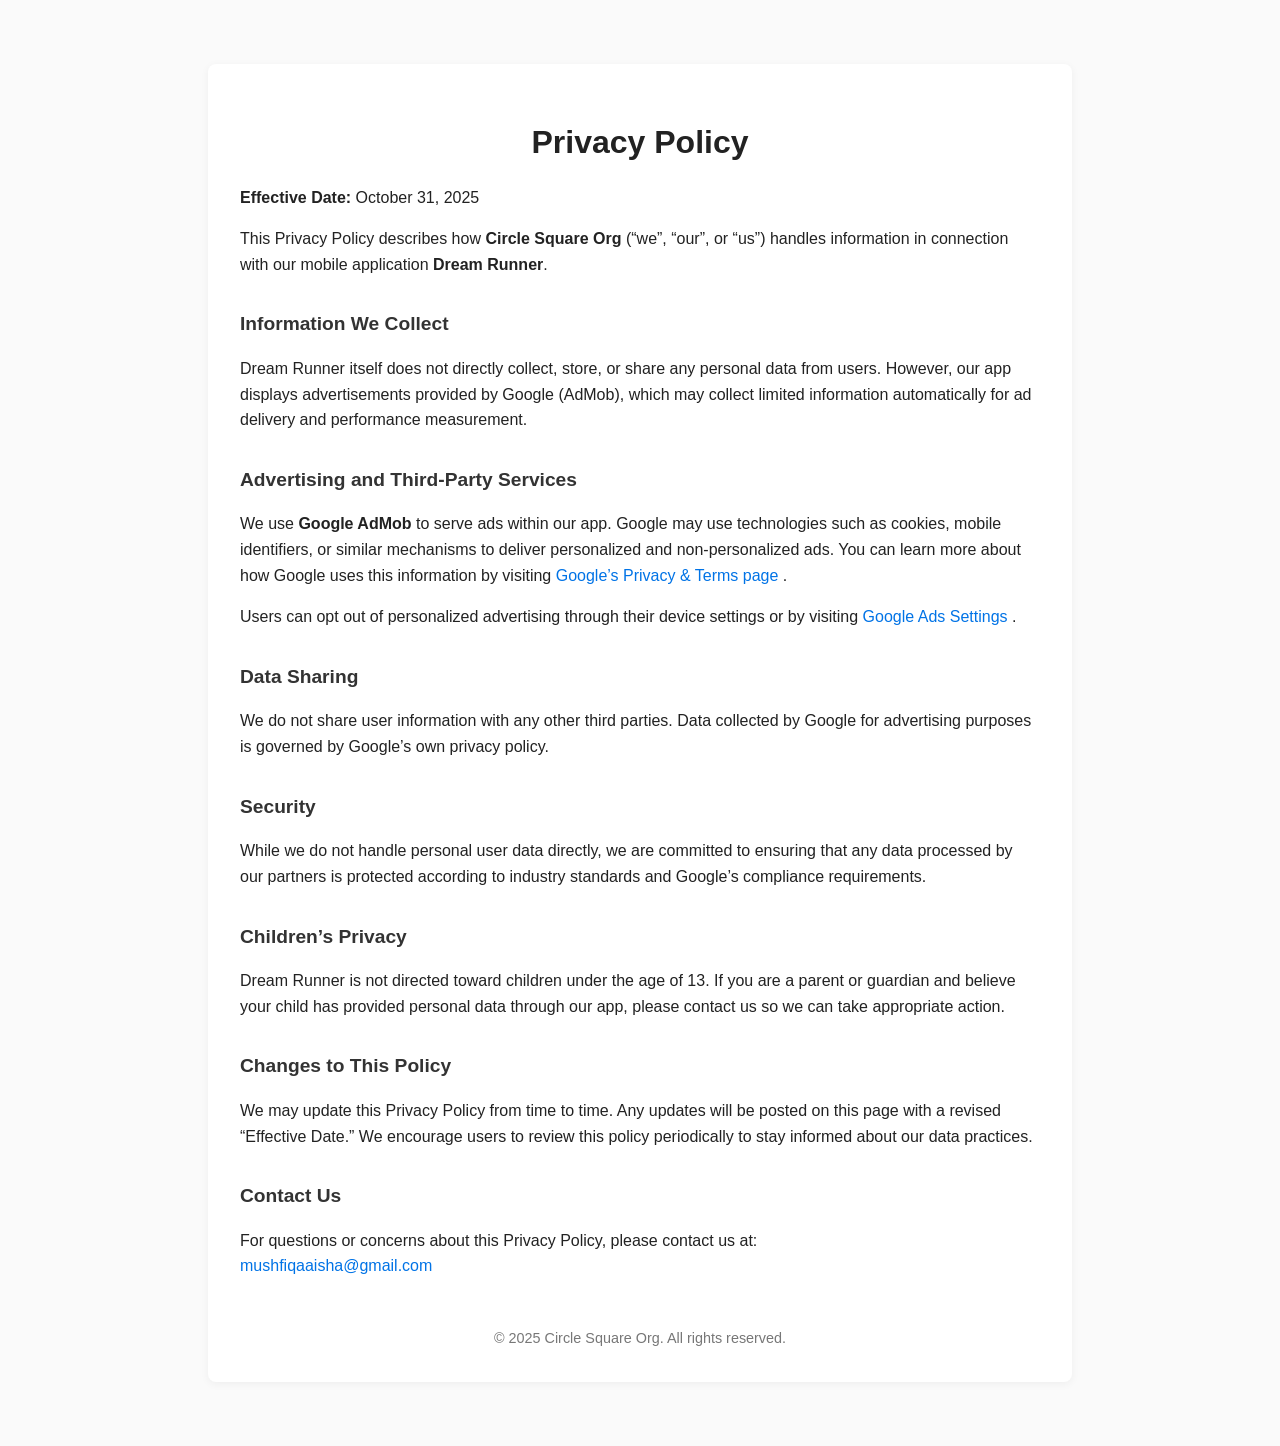
==== docs/privacy-policy.html @ 220a822d "Add initial privacy policy for Dream Runner" ====
<!DOCTYPE html>
<html lang="en">
<head>
  <meta charset="UTF-8" />
  <meta name="viewport" content="width=device-width, initial-scale=1.0" />
  <title>Privacy Policy | Dream Runner</title>
  <style>
    body {
      font-family: -apple-system, BlinkMacSystemFont, "Segoe UI", Roboto, Helvetica, Arial, sans-serif;
      color: #222;
      background-color: #fafafa;
      line-height: 1.6;
      margin: 0;
      padding: 0;
    }
    main {
      max-width: 800px;
      margin: 4rem auto;
      padding: 2rem;
      background: #fff;
      border-radius: 8px;
      box-shadow: 0 2px 8px rgba(0,0,0,0.05);
    }
    h1 {
      text-align: center;
      font-weight: 600;
      margin-bottom: 1rem;
    }
    h2 {
      font-size: 1.2rem;
      margin-top: 2rem;
      color: #333;
    }
    p {
      margin: 0.5rem 0 1rem;
    }
    a {
      color: #0073e6;
      text-decoration: none;
    }
    a:hover {
      text-decoration: underline;
    }
    footer {
      text-align: center;
      margin-top: 3rem;
      font-size: 0.9rem;
      color: #777;
    }
  </style>
</head>
<body>
  <main>
    <h1>Privacy Policy</h1>
    <p><strong>Effective Date:</strong> October 31, 2025</p>

    <p>
      This Privacy Policy describes how <strong>Circle Square Org</strong> (“we”, “our”, or “us”) handles information in connection with our mobile application <strong>Dream Runner</strong>.
    </p>

    <h2>Information We Collect</h2>
    <p>
      Dream Runner itself does not directly collect, store, or share any personal data from users.
      However, our app displays advertisements provided by Google (AdMob), which may collect limited information automatically for ad delivery and performance measurement.
    </p>

    <h2>Advertising and Third-Party Services</h2>
    <p>
      We use <strong>Google AdMob</strong> to serve ads within our app. Google may use technologies such as cookies, mobile identifiers, or similar mechanisms to deliver personalized and non-personalized ads.
      You can learn more about how Google uses this information by visiting
      <a href="https://policies.google.com/technologies/partner-sites" target="_blank" rel="noopener noreferrer">
        Google’s Privacy & Terms page
      </a>.
    </p>
    <p>
      Users can opt out of personalized advertising through their device settings or by visiting
      <a href="https://adssettings.google.com" target="_blank" rel="noopener noreferrer">
        Google Ads Settings
      </a>.
    </p>

    <h2>Data Sharing</h2>
    <p>
      We do not share user information with any other third parties. Data collected by Google for advertising purposes is governed by Google’s own privacy policy.
    </p>

    <h2>Security</h2>
    <p>
      While we do not handle personal user data directly, we are committed to ensuring that any data processed by our partners is protected according to industry standards and Google’s compliance requirements.
    </p>

    <h2>Children’s Privacy</h2>
    <p>
      Dream Runner is not directed toward children under the age of 13. If you are a parent or guardian and believe your child has provided personal data through our app, please contact us so we can take appropriate action.
    </p>

    <h2>Changes to This Policy</h2>
    <p>
      We may update this Privacy Policy from time to time. Any updates will be posted on this page with a revised “Effective Date.” We encourage users to review this policy periodically to stay informed about our data practices.
    </p>

    <h2>Contact Us</h2>
    <p>
      For questions or concerns about this Privacy Policy, please contact us at:<br />
      <a href="mailto:mushfiqaaisha@gmail.com">mushfiqaaisha@gmail.com</a>
    </p>

    <footer>
      &copy; 2025 Circle Square Org. All rights reserved.
    </footer>
  </main>
</body>
</html>
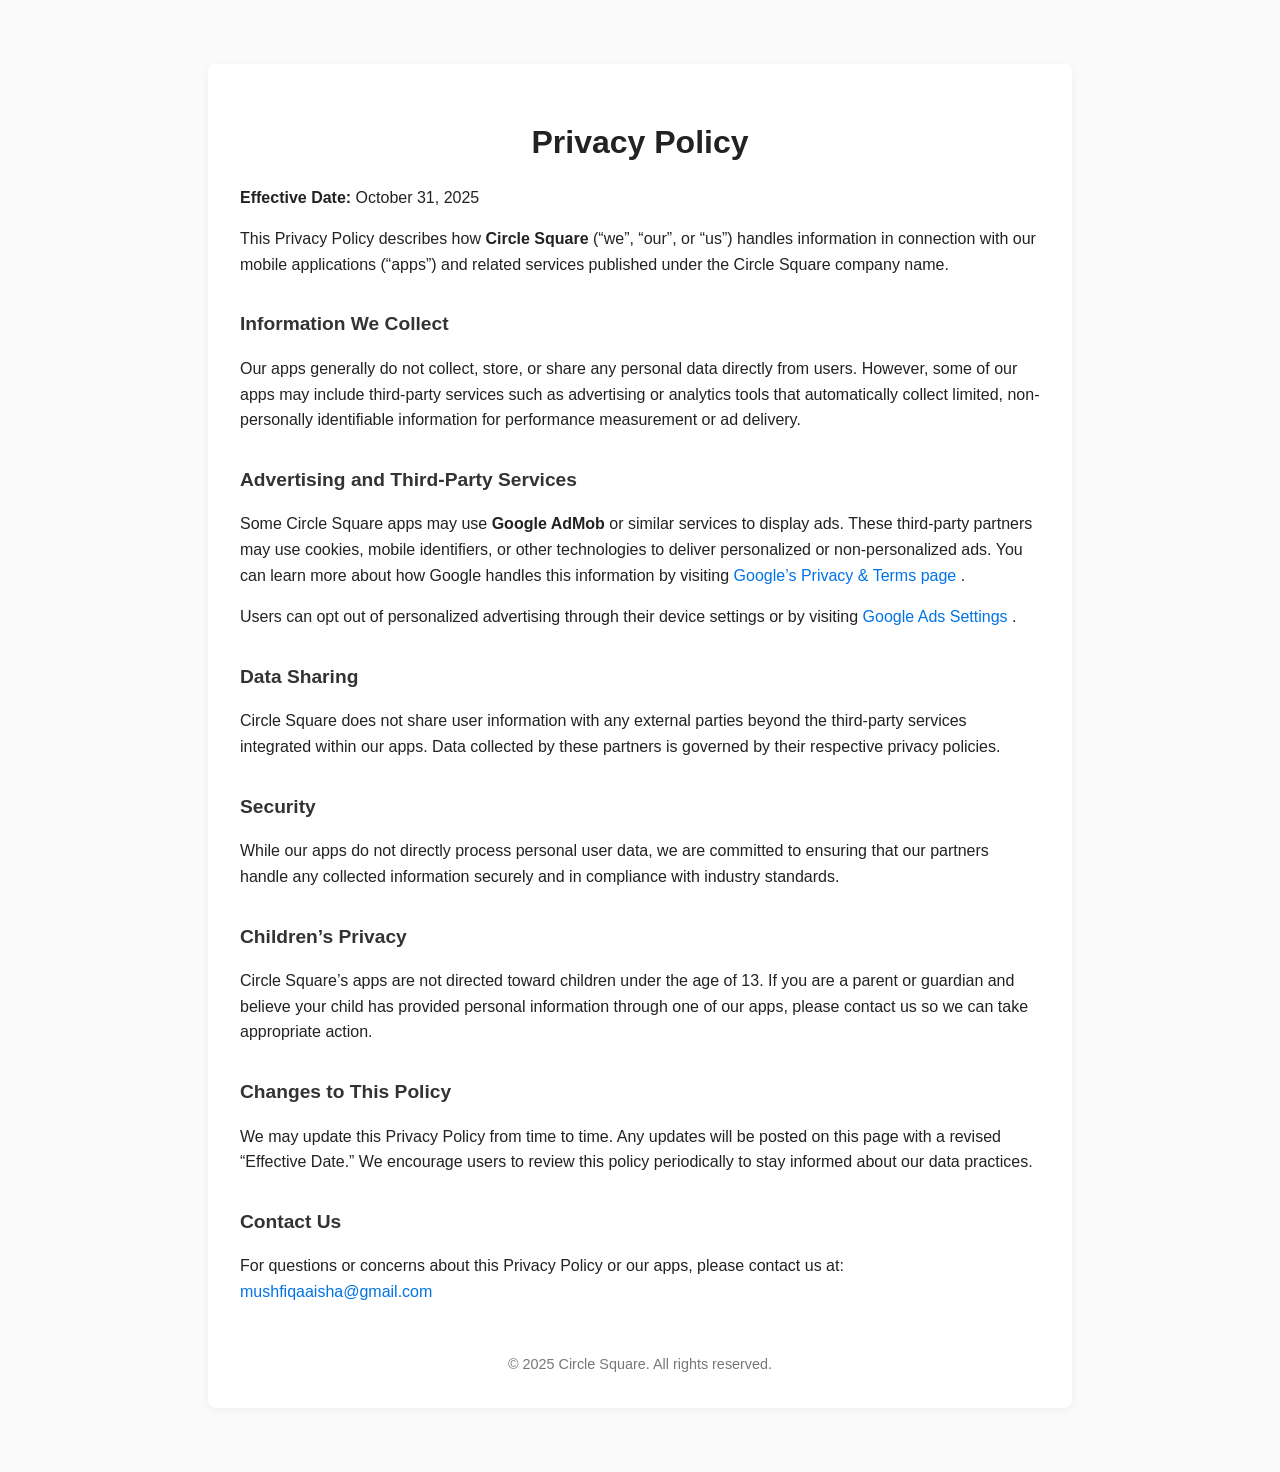
==== commit 85fce341: "Update privacy policy references from Dream Runner to Circle Square" ====
--- a/docs/privacy-policy.html
+++ b/docs/privacy-policy.html
@@ -3,7 +3,7 @@
 <head>
   <meta charset="UTF-8" />
   <meta name="viewport" content="width=device-width, initial-scale=1.0" />
-  <title>Privacy Policy | Dream Runner</title>
+  <title>Privacy Policy | Circle Square</title>
   <style>
     body {
       font-family: -apple-system, BlinkMacSystemFont, "Segoe UI", Roboto, Helvetica, Arial, sans-serif;
@@ -55,19 +55,18 @@
     <p><strong>Effective Date:</strong> October 31, 2025</p>
 
     <p>
-      This Privacy Policy describes how <strong>Circle Square Org</strong> (“we”, “our”, or “us”) handles information in connection with our mobile application <strong>Dream Runner</strong>.
+      This Privacy Policy describes how <strong>Circle Square</strong> (“we”, “our”, or “us”) handles information in connection with our mobile applications (“apps”) and related services published under the Circle Square company name.
     </p>
 
     <h2>Information We Collect</h2>
     <p>
-      Dream Runner itself does not directly collect, store, or share any personal data from users.
-      However, our app displays advertisements provided by Google (AdMob), which may collect limited information automatically for ad delivery and performance measurement.
+      Our apps generally do not collect, store, or share any personal data directly from users. However, some of our apps may include third-party services such as advertising or analytics tools that automatically collect limited, non-personally identifiable information for performance measurement or ad delivery.
     </p>
 
     <h2>Advertising and Third-Party Services</h2>
     <p>
-      We use <strong>Google AdMob</strong> to serve ads within our app. Google may use technologies such as cookies, mobile identifiers, or similar mechanisms to deliver personalized and non-personalized ads.
-      You can learn more about how Google uses this information by visiting
+      Some Circle Square apps may use <strong>Google AdMob</strong> or similar services to display ads. These third-party partners may use cookies, mobile identifiers, or other technologies to deliver personalized or non-personalized ads.
+      You can learn more about how Google handles this information by visiting
       <a href="https://policies.google.com/technologies/partner-sites" target="_blank" rel="noopener noreferrer">
         Google’s Privacy & Terms page
       </a>.
@@ -81,17 +80,17 @@
 
     <h2>Data Sharing</h2>
     <p>
-      We do not share user information with any other third parties. Data collected by Google for advertising purposes is governed by Google’s own privacy policy.
+      Circle Square does not share user information with any external parties beyond the third-party services integrated within our apps. Data collected by these partners is governed by their respective privacy policies.
     </p>
 
     <h2>Security</h2>
     <p>
-      While we do not handle personal user data directly, we are committed to ensuring that any data processed by our partners is protected according to industry standards and Google’s compliance requirements.
+      While our apps do not directly process personal user data, we are committed to ensuring that our partners handle any collected information securely and in compliance with industry standards.
     </p>
 
     <h2>Children’s Privacy</h2>
     <p>
-      Dream Runner is not directed toward children under the age of 13. If you are a parent or guardian and believe your child has provided personal data through our app, please contact us so we can take appropriate action.
+      Circle Square’s apps are not directed toward children under the age of 13. If you are a parent or guardian and believe your child has provided personal information through one of our apps, please contact us so we can take appropriate action.
     </p>
 
     <h2>Changes to This Policy</h2>
@@ -101,12 +100,12 @@
 
     <h2>Contact Us</h2>
     <p>
-      For questions or concerns about this Privacy Policy, please contact us at:<br />
+      For questions or concerns about this Privacy Policy or our apps, please contact us at:<br />
       <a href="mailto:mushfiqaaisha@gmail.com">mushfiqaaisha@gmail.com</a>
     </p>
 
     <footer>
-      &copy; 2025 Circle Square Org. All rights reserved.
+      &copy; 2025 Circle Square. All rights reserved.
     </footer>
   </main>
 </body>
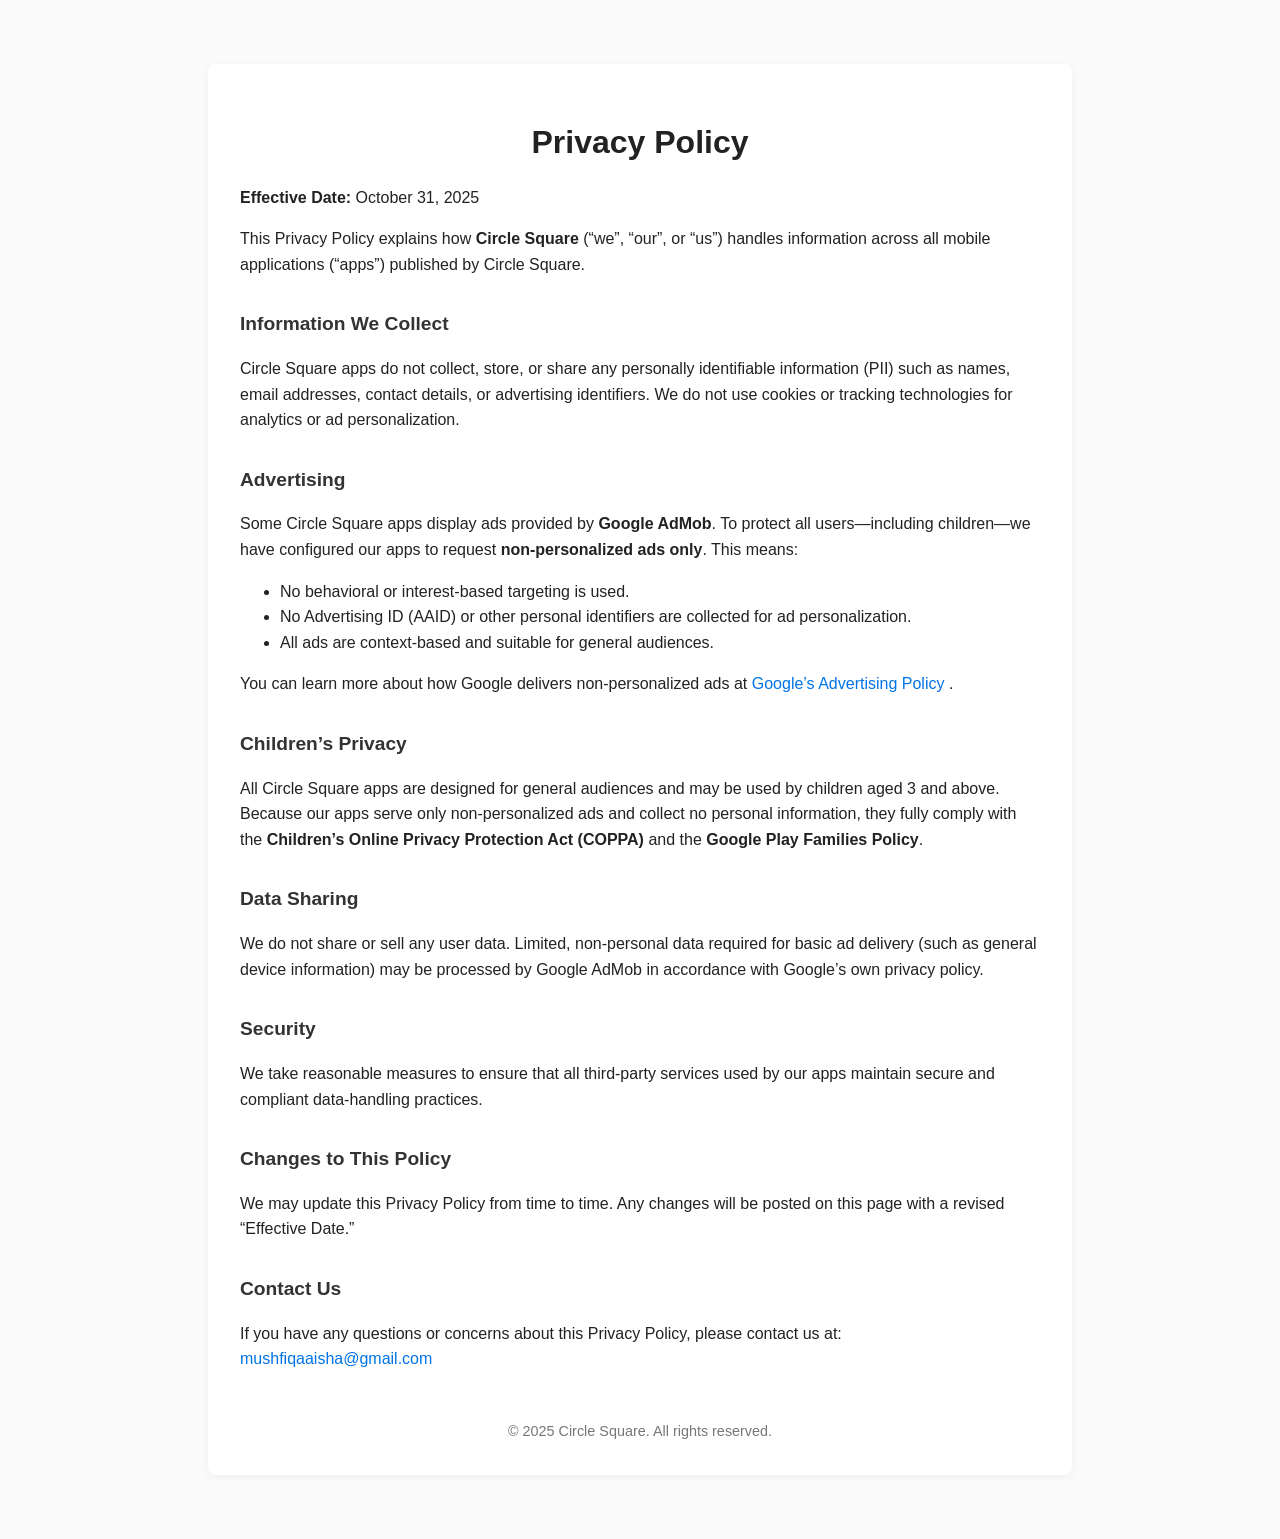
==== commit c9dcdf3f: "Update privacy-policy.html to npa for all users" ====
--- a/docs/privacy-policy.html
+++ b/docs/privacy-policy.html
@@ -55,52 +55,60 @@
     <p><strong>Effective Date:</strong> October 31, 2025</p>
 
     <p>
-      This Privacy Policy describes how <strong>Circle Square</strong> (“we”, “our”, or “us”) handles information in connection with our mobile applications (“apps”) and related services published under the Circle Square company name.
+      This Privacy Policy explains how <strong>Circle Square</strong> (“we”, “our”, or “us”) handles information across all mobile applications (“apps”) published by Circle Square.
     </p>
 
     <h2>Information We Collect</h2>
     <p>
-      Our apps generally do not collect, store, or share any personal data directly from users. However, some of our apps may include third-party services such as advertising or analytics tools that automatically collect limited, non-personally identifiable information for performance measurement or ad delivery.
+      Circle Square apps do not collect, store, or share any personally identifiable information (PII) such as names, email addresses, contact details, or advertising identifiers. 
+      We do not use cookies or tracking technologies for analytics or ad personalization.
     </p>
 
-    <h2>Advertising and Third-Party Services</h2>
+    <h2>Advertising</h2>
     <p>
-      Some Circle Square apps may use <strong>Google AdMob</strong> or similar services to display ads. These third-party partners may use cookies, mobile identifiers, or other technologies to deliver personalized or non-personalized ads.
-      You can learn more about how Google handles this information by visiting
-      <a href="https://policies.google.com/technologies/partner-sites" target="_blank" rel="noopener noreferrer">
-        Google’s Privacy & Terms page
+      Some Circle Square apps display ads provided by <strong>Google AdMob</strong>. 
+      To protect all users—including children—we have configured our apps to request <strong>non-personalized ads only</strong>.
+      This means:
+    </p>
+    <ul>
+      <li>No behavioral or interest-based targeting is used.</li>
+      <li>No Advertising ID (AAID) or other personal identifiers are collected for ad personalization.</li>
+      <li>All ads are context-based and suitable for general audiences.</li>
+    </ul>
+    <p>
+      You can learn more about how Google delivers non-personalized ads at
+      <a href="https://policies.google.com/technologies/ads" target="_blank" rel="noopener noreferrer">
+        Google’s Advertising Policy
       </a>.
     </p>
+
+    <h2>Children’s Privacy</h2>
     <p>
-      Users can opt out of personalized advertising through their device settings or by visiting
-      <a href="https://adssettings.google.com" target="_blank" rel="noopener noreferrer">
-        Google Ads Settings
-      </a>.
+      All Circle Square apps are designed for general audiences and may be used by children aged 3 and above. 
+      Because our apps serve only non-personalized ads and collect no personal information, they fully comply with the 
+      <strong>Children’s Online Privacy Protection Act (COPPA)</strong> and the 
+      <strong>Google Play Families Policy</strong>.
     </p>
 
     <h2>Data Sharing</h2>
     <p>
-      Circle Square does not share user information with any external parties beyond the third-party services integrated within our apps. Data collected by these partners is governed by their respective privacy policies.
+      We do not share or sell any user data. 
+      Limited, non-personal data required for basic ad delivery (such as general device information) may be processed by Google AdMob in accordance with Google’s own privacy policy.
     </p>
 
     <h2>Security</h2>
     <p>
-      While our apps do not directly process personal user data, we are committed to ensuring that our partners handle any collected information securely and in compliance with industry standards.
-    </p>
-
-    <h2>Children’s Privacy</h2>
-    <p>
-      Circle Square’s apps are not directed toward children under the age of 13. If you are a parent or guardian and believe your child has provided personal information through one of our apps, please contact us so we can take appropriate action.
+      We take reasonable measures to ensure that all third-party services used by our apps maintain secure and compliant data-handling practices.
     </p>
 
     <h2>Changes to This Policy</h2>
     <p>
-      We may update this Privacy Policy from time to time. Any updates will be posted on this page with a revised “Effective Date.” We encourage users to review this policy periodically to stay informed about our data practices.
+      We may update this Privacy Policy from time to time. Any changes will be posted on this page with a revised “Effective Date.”
     </p>
 
     <h2>Contact Us</h2>
     <p>
-      For questions or concerns about this Privacy Policy or our apps, please contact us at:<br />
+      If you have any questions or concerns about this Privacy Policy, please contact us at:<br />
       <a href="mailto:mushfiqaaisha@gmail.com">mushfiqaaisha@gmail.com</a>
     </p>
 
